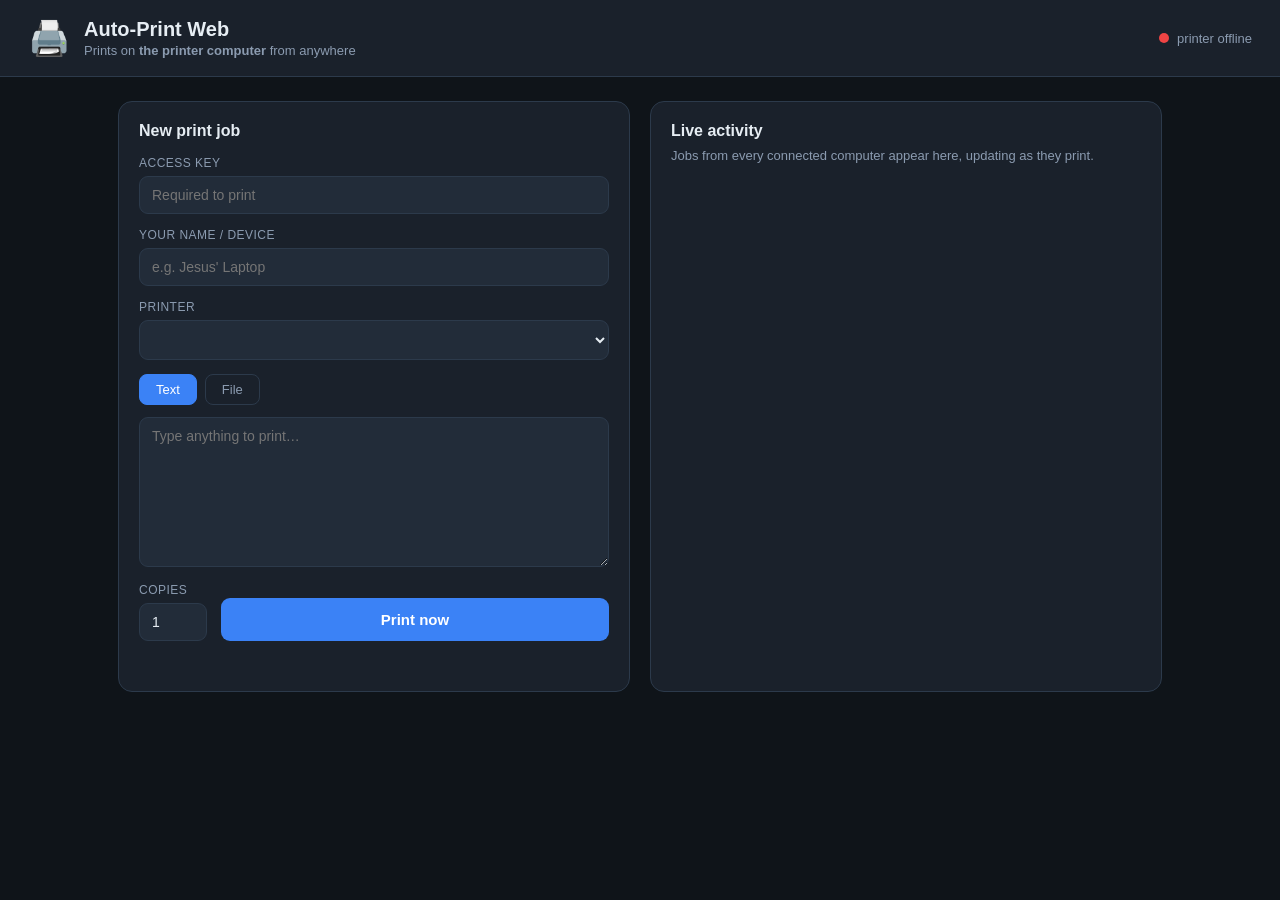
==== index.html @ dcb56dc9 "Auto-Print Web: Vercel relay + local print agent" ====
<!DOCTYPE html>
<html lang="en">
<head>
  <meta charset="UTF-8" />
  <meta name="viewport" content="width=device-width, initial-scale=1.0" />
  <title>Auto-Print Web</title>
  <link rel="stylesheet" href="/style.css" />
</head>
<body>
  <header class="topbar">
    <div class="brand">
      <span class="logo">🖨️</span>
      <div>
        <h1>Auto-Print Web</h1>
        <p class="sub">Prints on <strong id="hostName">the printer computer</strong> from anywhere</p>
      </div>
    </div>
    <div class="conn">
      <span id="dot" class="dot off"></span>
      <span id="connText">checking…</span>
    </div>
  </header>

  <main class="layout">
    <section class="card sender">
      <h2>New print job</h2>

      <label class="field">
        <span>Access key</span>
        <input id="key" type="password" placeholder="Required to print" autocomplete="off" />
      </label>

      <label class="field">
        <span>Your name / device</span>
        <input id="device" type="text" placeholder="e.g. Jesus' Laptop" />
      </label>

      <label class="field">
        <span>Printer</span>
        <select id="printer"></select>
      </label>

      <div class="tabs">
        <button class="tab active" data-tab="text">Text</button>
        <button class="tab" data-tab="file">File</button>
      </div>

      <div id="tab-text" class="tabpane active">
        <textarea id="text" rows="8" placeholder="Type anything to print…"></textarea>
      </div>

      <div id="tab-file" class="tabpane">
        <label id="drop" class="drop">
          <input id="file" type="file"
            accept=".pdf,.txt,.png,.jpg,.jpeg,.gif,.bmp,.doc,.docx,.rtf,.odt,.ps" />
          <span id="dropText">Click to choose a file or drop it here (max 3 MB)</span>
        </label>
      </div>

      <div class="row">
        <label class="field small">
          <span>Copies</span>
          <input id="copies" type="number" min="1" max="50" value="1" />
        </label>
        <button id="send" class="primary">Print now</button>
      </div>

      <p id="msg" class="msg"></p>
    </section>

    <section class="card feed">
      <h2>Live activity</h2>
      <p class="hint">Jobs from every connected computer appear here, updating as they print.</p>
      <ul id="jobs" class="jobs"></ul>
    </section>
  </main>

  <script src="/app.js"></script>
</body>
</html>
---- style.css ----
:root {
  --bg: #0f1419;
  --panel: #1a212b;
  --panel-2: #222c39;
  --border: #2c3a4b;
  --text: #e6edf3;
  --muted: #8b9bb0;
  --accent: #3b82f6;
  --accent-h: #2f6fe0;
  --ok: #22c55e;
  --err: #ef4444;
  --pending: #f59e0b;
}

* { box-sizing: border-box; }

body {
  margin: 0;
  font-family: -apple-system, BlinkMacSystemFont, "Segoe UI", Roboto, Helvetica, Arial, sans-serif;
  background: var(--bg);
  color: var(--text);
  min-height: 100vh;
}

.topbar {
  display: flex;
  align-items: center;
  justify-content: space-between;
  padding: 18px 28px;
  background: var(--panel);
  border-bottom: 1px solid var(--border);
}

.brand { display: flex; align-items: center; gap: 14px; }
.logo { font-size: 34px; }
.brand h1 { margin: 0; font-size: 20px; }
.sub { margin: 2px 0 0; color: var(--muted); font-size: 13px; }

.conn { display: flex; align-items: center; gap: 8px; font-size: 13px; color: var(--muted); }
.dot { width: 10px; height: 10px; border-radius: 50%; background: var(--muted); }
.dot.on { background: var(--ok); box-shadow: 0 0 8px var(--ok); }
.dot.off { background: var(--err); }

.layout {
  display: grid;
  grid-template-columns: 1fr 1fr;
  gap: 20px;
  padding: 24px 28px;
  max-width: 1100px;
  margin: 0 auto;
}
@media (max-width: 820px) { .layout { grid-template-columns: 1fr; } }

.card {
  background: var(--panel);
  border: 1px solid var(--border);
  border-radius: 14px;
  padding: 20px;
}
.card h2 { margin: 0 0 16px; font-size: 16px; }

.field { display: flex; flex-direction: column; gap: 6px; margin-bottom: 14px; }
.field span { font-size: 12px; color: var(--muted); text-transform: uppercase; letter-spacing: .04em; }
.field.small { max-width: 110px; }

input, select, textarea {
  background: var(--panel-2);
  border: 1px solid var(--border);
  color: var(--text);
  border-radius: 9px;
  padding: 10px 12px;
  font-size: 14px;
  font-family: inherit;
  outline: none;
}
input:focus, select:focus, textarea:focus { border-color: var(--accent); }
textarea { resize: vertical; width: 100%; }

.tabs { display: flex; gap: 8px; margin-bottom: 12px; }
.tab {
  background: transparent;
  border: 1px solid var(--border);
  color: var(--muted);
  padding: 7px 16px;
  border-radius: 8px;
  cursor: pointer;
  font-size: 13px;
}
.tab.active { background: var(--accent); border-color: var(--accent); color: white; }

.tabpane { display: none; }
.tabpane.active { display: block; }

.drop {
  display: flex;
  align-items: center;
  justify-content: center;
  text-align: center;
  border: 2px dashed var(--border);
  border-radius: 10px;
  padding: 32px 16px;
  cursor: pointer;
  color: var(--muted);
  position: relative;
}
.drop.hover { border-color: var(--accent); color: var(--text); }
.drop input { position: absolute; inset: 0; opacity: 0; cursor: pointer; }

.row { display: flex; align-items: flex-end; gap: 14px; margin-top: 12px; }
.row .field { margin-bottom: 0; }

.primary {
  flex: 1;
  background: var(--accent);
  color: white;
  border: none;
  border-radius: 9px;
  padding: 13px 18px;
  font-size: 15px;
  font-weight: 600;
  cursor: pointer;
}
.primary:hover { background: var(--accent-h); }
.primary:disabled { opacity: .55; cursor: default; }

.msg { min-height: 18px; margin: 12px 0 0; font-size: 13px; }
.msg.ok { color: var(--ok); }
.msg.err { color: var(--err); }

.hint { color: var(--muted); font-size: 13px; margin: -8px 0 14px; }

.jobs { list-style: none; margin: 0; padding: 0; display: flex; flex-direction: column; gap: 10px; max-height: 460px; overflow-y: auto; }
.job {
  background: var(--panel-2);
  border: 1px solid var(--border);
  border-left: 4px solid var(--muted);
  border-radius: 9px;
  padding: 11px 13px;
}
.job.printed { border-left-color: var(--ok); }
.job.error { border-left-color: var(--err); }
.job.pending { border-left-color: var(--pending); }
.job .line1 { display: flex; justify-content: space-between; gap: 10px; font-size: 14px; }
.job .name { font-weight: 600; overflow: hidden; text-overflow: ellipsis; white-space: nowrap; }
.job .status { font-size: 11px; text-transform: uppercase; letter-spacing: .05em; }
.job.printed .status { color: var(--ok); }
.job.error .status { color: var(--err); }
.job.pending .status { color: var(--pending); }
.job .line2 { font-size: 12px; color: var(--muted); margin-top: 4px; }
.empty { color: var(--muted); font-size: 13px; text-align: center; padding: 24px 0; }
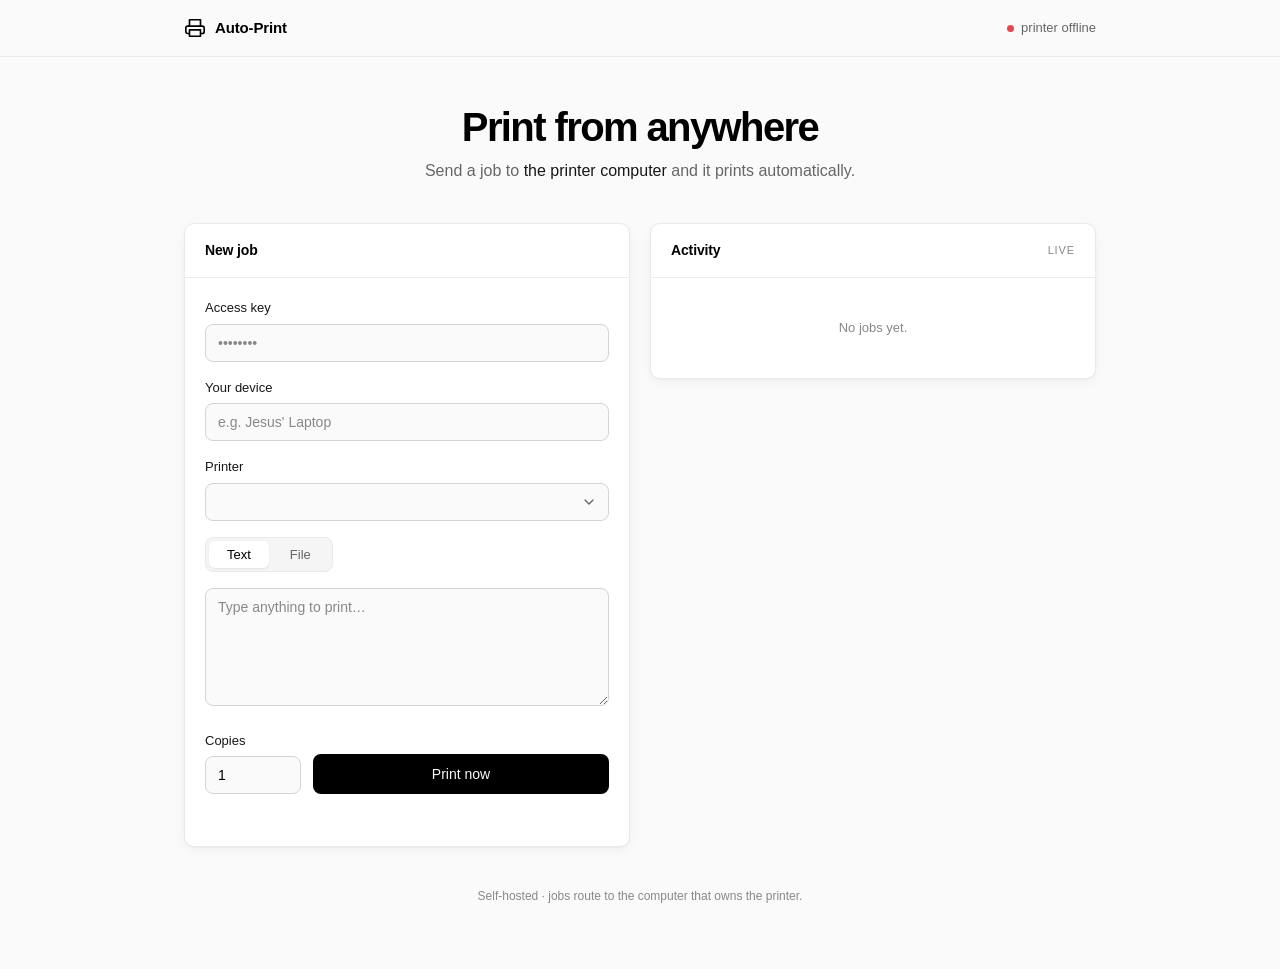
==== commit 61825e93: "Redesign UI with clean Vercel-style aesthetic" ====
--- a/index.html
+++ b/index.html
@@ -3,76 +3,113 @@
 <head>
   <meta charset="UTF-8" />
   <meta name="viewport" content="width=device-width, initial-scale=1.0" />
-  <title>Auto-Print Web</title>
+  <meta name="theme-color" content="#000000" />
+  <title>Auto-Print</title>
   <link rel="stylesheet" href="/style.css" />
 </head>
 <body>
-  <header class="topbar">
-    <div class="brand">
-      <span class="logo">🖨️</span>
-      <div>
-        <h1>Auto-Print Web</h1>
-        <p class="sub">Prints on <strong id="hostName">the printer computer</strong> from anywhere</p>
+  <header class="nav">
+    <div class="nav-inner">
+      <div class="brand">
+        <svg class="mark" width="22" height="22" viewBox="0 0 24 24" fill="none" aria-hidden="true">
+          <path d="M6 9V3h12v6M6 18H4a2 2 0 0 1-2-2v-4a2 2 0 0 1 2-2h16a2 2 0 0 1 2 2v4a2 2 0 0 1-2 2h-2M6 14h12v7H6z"
+            stroke="currentColor" stroke-width="1.8" stroke-linecap="round" stroke-linejoin="round"/>
+        </svg>
+        <span>Auto-Print</span>
       </div>
-    </div>
-    <div class="conn">
-      <span id="dot" class="dot off"></span>
-      <span id="connText">checking…</span>
+      <div class="status" id="status">
+        <span id="dot" class="dot"></span>
+        <span id="connText">checking…</span>
+      </div>
     </div>
   </header>
 
-  <main class="layout">
-    <section class="card sender">
-      <h2>New print job</h2>
+  <main class="wrap">
+    <div class="hero">
+      <h1>Print from anywhere</h1>
+      <p>Send a job to <span id="hostName">the printer computer</span> and it prints automatically.</p>
+    </div>
 
-      <label class="field">
-        <span>Access key</span>
-        <input id="key" type="password" placeholder="Required to print" autocomplete="off" />
-      </label>
+    <div class="grid">
+      <!-- Compose -->
+      <section class="card">
+        <div class="card-head">
+          <h2>New job</h2>
+        </div>
+        <div class="card-body">
+          <div class="field">
+            <label for="key">Access key</label>
+            <input id="key" type="password" placeholder="••••••••" autocomplete="off" />
+          </div>
 
-      <label class="field">
-        <span>Your name / device</span>
-        <input id="device" type="text" placeholder="e.g. Jesus' Laptop" />
-      </label>
+          <div class="field">
+            <label for="device">Your device</label>
+            <input id="device" type="text" placeholder="e.g. Jesus' Laptop" />
+          </div>
 
-      <label class="field">
-        <span>Printer</span>
-        <select id="printer"></select>
-      </label>
+          <div class="field">
+            <label for="printer">Printer</label>
+            <div class="select-wrap">
+              <select id="printer"></select>
+              <svg class="chev" width="16" height="16" viewBox="0 0 24 24" fill="none" aria-hidden="true">
+                <path d="M6 9l6 6 6-6" stroke="currentColor" stroke-width="2" stroke-linecap="round" stroke-linejoin="round"/>
+              </svg>
+            </div>
+          </div>
 
-      <div class="tabs">
-        <button class="tab active" data-tab="text">Text</button>
-        <button class="tab" data-tab="file">File</button>
-      </div>
+          <div class="seg" role="tablist">
+            <button class="seg-btn active" data-tab="text" role="tab">Text</button>
+            <button class="seg-btn" data-tab="file" role="tab">File</button>
+          </div>
 
-      <div id="tab-text" class="tabpane active">
-        <textarea id="text" rows="8" placeholder="Type anything to print…"></textarea>
-      </div>
+          <div id="tab-text" class="tabpane active">
+            <div class="field">
+              <textarea id="text" rows="6" placeholder="Type anything to print…"></textarea>
+            </div>
+          </div>
 
-      <div id="tab-file" class="tabpane">
-        <label id="drop" class="drop">
-          <input id="file" type="file"
-            accept=".pdf,.txt,.png,.jpg,.jpeg,.gif,.bmp,.doc,.docx,.rtf,.odt,.ps" />
-          <span id="dropText">Click to choose a file or drop it here (max 3 MB)</span>
-        </label>
-      </div>
+          <div id="tab-file" class="tabpane">
+            <label id="drop" class="drop">
+              <input id="file" type="file"
+                accept=".pdf,.txt,.png,.jpg,.jpeg,.gif,.bmp,.doc,.docx,.rtf,.odt,.ps" />
+              <svg width="22" height="22" viewBox="0 0 24 24" fill="none" aria-hidden="true">
+                <path d="M12 16V4m0 0L8 8m4-4l4 4M4 16v2a2 2 0 0 0 2 2h12a2 2 0 0 0 2-2v-2"
+                  stroke="currentColor" stroke-width="1.8" stroke-linecap="round" stroke-linejoin="round"/>
+              </svg>
+              <span id="dropText">Choose a file or drop it here</span>
+              <small>Max 3 MB · PDF, images, docs</small>
+            </label>
+          </div>
 
-      <div class="row">
-        <label class="field small">
-          <span>Copies</span>
-          <input id="copies" type="number" min="1" max="50" value="1" />
-        </label>
-        <button id="send" class="primary">Print now</button>
-      </div>
+          <div class="actions">
+            <div class="field copies">
+              <label for="copies">Copies</label>
+              <input id="copies" type="number" min="1" max="50" value="1" />
+            </div>
+            <button id="send" class="btn-primary">Print now</button>
+          </div>
 
-      <p id="msg" class="msg"></p>
-    </section>
+          <p id="msg" class="msg"></p>
+        </div>
+      </section>
 
-    <section class="card feed">
-      <h2>Live activity</h2>
-      <p class="hint">Jobs from every connected computer appear here, updating as they print.</p>
-      <ul id="jobs" class="jobs"></ul>
-    </section>
+      <!-- Activity -->
+      <section class="card">
+        <div class="card-head">
+          <h2>Activity</h2>
+          <span class="muted-sm">live</span>
+        </div>
+        <div class="card-body no-pad">
+          <ul id="jobs" class="jobs">
+            <li class="empty">No jobs yet.</li>
+          </ul>
+        </div>
+      </section>
+    </div>
+
+    <footer class="foot">
+      Self-hosted · jobs route to the computer that owns the printer.
+    </footer>
   </main>
 
   <script src="/app.js"></script>
--- a/style.css
+++ b/style.css
@@ -1,150 +1,368 @@
+/* Auto-Print — clean, Vercel-inspired UI */
+
 :root {
-  --bg: #0f1419;
-  --panel: #1a212b;
-  --panel-2: #222c39;
-  --border: #2c3a4b;
-  --text: #e6edf3;
-  --muted: #8b9bb0;
-  --accent: #3b82f6;
-  --accent-h: #2f6fe0;
-  --ok: #22c55e;
-  --err: #ef4444;
-  --pending: #f59e0b;
+  --bg: #fafafa;
+  --fg: #000000;
+  --fg-2: #171717;
+  --muted: #666666;
+  --muted-2: #888888;
+  --border: #eaeaea;
+  --border-strong: #d4d4d4;
+  --card: #ffffff;
+  --hover: #f5f5f5;
+  --accent: #0070f3;
+  --ok: #0070f3;
+  --ok-bg: #e8f1ff;
+  --success: #16a34a;
+  --error: #e5484d;
+  --error-bg: #fff0f0;
+  --warn: #f5a623;
+  --radius: 10px;
+  --radius-sm: 8px;
+  --shadow: 0 1px 2px rgba(0,0,0,.04), 0 4px 12px rgba(0,0,0,.04);
+  --font: -apple-system, BlinkMacSystemFont, "Inter", "Segoe UI", Roboto, Helvetica, Arial, sans-serif;
+  --mono: ui-monospace, SFMono-Regular, "SF Mono", Menlo, Consolas, monospace;
+}
+
+@media (prefers-color-scheme: dark) {
+  :root {
+    --bg: #000000;
+    --fg: #ffffff;
+    --fg-2: #ededed;
+    --muted: #a1a1a1;
+    --muted-2: #7d7d7d;
+    --border: #1f1f1f;
+    --border-strong: #333333;
+    --card: #0a0a0a;
+    --hover: #161616;
+    --ok-bg: #0a1a33;
+    --error-bg: #2a1011;
+    --shadow: 0 1px 2px rgba(0,0,0,.4), 0 4px 16px rgba(0,0,0,.3);
+  }
 }
 
 * { box-sizing: border-box; }
 
+html, body {
+  margin: 0;
+  padding: 0;
+}
+
 body {
+  font-family: var(--font);
+  background: var(--bg);
+  color: var(--fg);
+  -webkit-font-smoothing: antialiased;
+  text-rendering: optimizeLegibility;
+  line-height: 1.5;
+}
+
+/* ---------- Nav ---------- */
+.nav {
+  position: sticky;
+  top: 0;
+  z-index: 10;
+  background: color-mix(in srgb, var(--bg) 80%, transparent);
+  backdrop-filter: saturate(180%) blur(12px);
+  border-bottom: 1px solid var(--border);
+}
+.nav-inner {
+  max-width: 960px;
+  margin: 0 auto;
+  height: 56px;
+  padding: 0 24px;
+  display: flex;
+  align-items: center;
+  justify-content: space-between;
+}
+.brand {
+  display: flex;
+  align-items: center;
+  gap: 9px;
+  font-weight: 600;
+  font-size: 15px;
+  letter-spacing: -0.01em;
+}
+.brand .mark { color: var(--fg); }
+
+.status {
+  display: flex;
+  align-items: center;
+  gap: 7px;
+  font-size: 13px;
+  color: var(--muted);
+}
+.dot {
+  width: 7px;
+  height: 7px;
+  border-radius: 50%;
+  background: var(--muted-2);
+  transition: background .2s, box-shadow .2s;
+}
+.dot.on { background: var(--success); box-shadow: 0 0 0 3px color-mix(in srgb, var(--success) 18%, transparent); }
+.dot.off { background: var(--error); }
+
+/* ---------- Layout ---------- */
+.wrap {
+  max-width: 960px;
+  margin: 0 auto;
+  padding: 48px 24px 64px;
+}
+.hero {
+  text-align: center;
+  margin-bottom: 40px;
+}
+.hero h1 {
+  margin: 0 0 10px;
+  font-size: 40px;
+  line-height: 1.1;
+  letter-spacing: -0.04em;
+  font-weight: 700;
+}
+.hero p {
   margin: 0;
-  font-family: -apple-system, BlinkMacSystemFont, "Segoe UI", Roboto, Helvetica, Arial, sans-serif;
-  background: var(--bg);
-  color: var(--text);
-  min-height: 100vh;
-}
-
-.topbar {
-  display: flex;
-  align-items: center;
-  justify-content: space-between;
-  padding: 18px 28px;
-  background: var(--panel);
-  border-bottom: 1px solid var(--border);
-}
-
-.brand { display: flex; align-items: center; gap: 14px; }
-.logo { font-size: 34px; }
-.brand h1 { margin: 0; font-size: 20px; }
-.sub { margin: 2px 0 0; color: var(--muted); font-size: 13px; }
-
-.conn { display: flex; align-items: center; gap: 8px; font-size: 13px; color: var(--muted); }
-.dot { width: 10px; height: 10px; border-radius: 50%; background: var(--muted); }
-.dot.on { background: var(--ok); box-shadow: 0 0 8px var(--ok); }
-.dot.off { background: var(--err); }
-
-.layout {
+  color: var(--muted);
+  font-size: 16px;
+}
+.hero p span { color: var(--fg-2); font-weight: 500; }
+
+.grid {
   display: grid;
   grid-template-columns: 1fr 1fr;
   gap: 20px;
-  padding: 24px 28px;
-  max-width: 1100px;
-  margin: 0 auto;
-}
-@media (max-width: 820px) { .layout { grid-template-columns: 1fr; } }
-
+  align-items: start;
+}
+@media (max-width: 760px) {
+  .grid { grid-template-columns: 1fr; }
+  .hero h1 { font-size: 32px; }
+}
+
+/* ---------- Card ---------- */
 .card {
-  background: var(--panel);
+  background: var(--card);
   border: 1px solid var(--border);
-  border-radius: 14px;
-  padding: 20px;
-}
-.card h2 { margin: 0 0 16px; font-size: 16px; }
-
-.field { display: flex; flex-direction: column; gap: 6px; margin-bottom: 14px; }
-.field span { font-size: 12px; color: var(--muted); text-transform: uppercase; letter-spacing: .04em; }
-.field.small { max-width: 110px; }
+  border-radius: var(--radius);
+  box-shadow: var(--shadow);
+  overflow: hidden;
+}
+.card-head {
+  display: flex;
+  align-items: center;
+  justify-content: space-between;
+  padding: 16px 20px;
+  border-bottom: 1px solid var(--border);
+}
+.card-head h2 {
+  margin: 0;
+  font-size: 14px;
+  font-weight: 600;
+  letter-spacing: -0.01em;
+}
+.muted-sm {
+  font-size: 11px;
+  text-transform: uppercase;
+  letter-spacing: .08em;
+  color: var(--muted-2);
+}
+.card-body { padding: 20px; }
+.card-body.no-pad { padding: 0; }
+
+/* ---------- Fields ---------- */
+.field { margin-bottom: 16px; }
+.field:last-child { margin-bottom: 0; }
+.field label {
+  display: block;
+  font-size: 13px;
+  font-weight: 500;
+  color: var(--fg-2);
+  margin-bottom: 6px;
+}
 
 input, select, textarea {
-  background: var(--panel-2);
+  width: 100%;
+  font-family: var(--font);
+  font-size: 14px;
+  color: var(--fg);
+  background: var(--bg);
+  border: 1px solid var(--border-strong);
+  border-radius: var(--radius-sm);
+  padding: 10px 12px;
+  outline: none;
+  transition: border-color .15s, box-shadow .15s;
+}
+input::placeholder, textarea::placeholder { color: var(--muted-2); }
+input:focus, select:focus, textarea:focus {
+  border-color: var(--fg);
+  box-shadow: 0 0 0 3px color-mix(in srgb, var(--fg) 12%, transparent);
+}
+textarea { resize: vertical; min-height: 96px; }
+
+.select-wrap { position: relative; }
+.select-wrap select {
+  appearance: none;
+  -webkit-appearance: none;
+  padding-right: 36px;
+  cursor: pointer;
+}
+.select-wrap .chev {
+  position: absolute;
+  right: 12px;
+  top: 50%;
+  transform: translateY(-50%);
+  color: var(--muted);
+  pointer-events: none;
+}
+select optgroup { font-weight: 600; color: var(--fg); }
+select option { font-weight: 400; }
+
+/* ---------- Segmented control ---------- */
+.seg {
+  display: inline-flex;
+  background: var(--hover);
   border: 1px solid var(--border);
-  color: var(--text);
-  border-radius: 9px;
-  padding: 10px 12px;
-  font-size: 14px;
-  font-family: inherit;
-  outline: none;
-}
-input:focus, select:focus, textarea:focus { border-color: var(--accent); }
-textarea { resize: vertical; width: 100%; }
-
-.tabs { display: flex; gap: 8px; margin-bottom: 12px; }
-.tab {
+  border-radius: var(--radius-sm);
+  padding: 3px;
+  gap: 3px;
+  margin-bottom: 16px;
+}
+.seg-btn {
+  border: none;
   background: transparent;
-  border: 1px solid var(--border);
-  color: var(--muted);
-  padding: 7px 16px;
-  border-radius: 8px;
+  color: var(--muted);
+  font-family: var(--font);
+  font-size: 13px;
+  font-weight: 500;
+  padding: 6px 18px;
+  border-radius: 6px;
   cursor: pointer;
-  font-size: 13px;
-}
-.tab.active { background: var(--accent); border-color: var(--accent); color: white; }
+  transition: background .15s, color .15s;
+}
+.seg-btn.active {
+  background: var(--card);
+  color: var(--fg);
+  box-shadow: 0 1px 2px rgba(0,0,0,.08);
+}
 
 .tabpane { display: none; }
 .tabpane.active { display: block; }
 
+/* ---------- Dropzone ---------- */
 .drop {
   display: flex;
+  flex-direction: column;
   align-items: center;
   justify-content: center;
+  gap: 8px;
   text-align: center;
-  border: 2px dashed var(--border);
-  border-radius: 10px;
-  padding: 32px 16px;
+  border: 1.5px dashed var(--border-strong);
+  border-radius: var(--radius-sm);
+  padding: 28px 16px;
   cursor: pointer;
   color: var(--muted);
   position: relative;
-}
-.drop.hover { border-color: var(--accent); color: var(--text); }
+  transition: border-color .15s, background .15s, color .15s;
+}
+.drop svg { color: var(--muted-2); }
+.drop small { font-size: 12px; color: var(--muted-2); }
+.drop.hover {
+  border-color: var(--fg);
+  background: var(--hover);
+  color: var(--fg);
+}
 .drop input { position: absolute; inset: 0; opacity: 0; cursor: pointer; }
 
-.row { display: flex; align-items: flex-end; gap: 14px; margin-top: 12px; }
-.row .field { margin-bottom: 0; }
-
-.primary {
+/* ---------- Actions ---------- */
+.actions {
+  display: flex;
+  align-items: flex-end;
+  gap: 12px;
+  margin-top: 18px;
+}
+.actions .copies { margin-bottom: 0; width: 96px; flex: 0 0 auto; }
+.btn-primary {
   flex: 1;
-  background: var(--accent);
-  color: white;
+  height: 40px;
   border: none;
-  border-radius: 9px;
-  padding: 13px 18px;
-  font-size: 15px;
-  font-weight: 600;
+  border-radius: var(--radius-sm);
+  background: var(--fg);
+  color: var(--bg);
+  font-family: var(--font);
+  font-size: 14px;
+  font-weight: 500;
   cursor: pointer;
-}
-.primary:hover { background: var(--accent-h); }
-.primary:disabled { opacity: .55; cursor: default; }
-
-.msg { min-height: 18px; margin: 12px 0 0; font-size: 13px; }
-.msg.ok { color: var(--ok); }
-.msg.err { color: var(--err); }
-
-.hint { color: var(--muted); font-size: 13px; margin: -8px 0 14px; }
-
-.jobs { list-style: none; margin: 0; padding: 0; display: flex; flex-direction: column; gap: 10px; max-height: 460px; overflow-y: auto; }
+  transition: opacity .15s, transform .05s;
+}
+.btn-primary:hover { opacity: .85; }
+.btn-primary:active { transform: translateY(1px); }
+.btn-primary:disabled { opacity: .5; cursor: default; }
+
+.msg {
+  min-height: 18px;
+  margin: 14px 0 0;
+  font-size: 13px;
+  color: var(--muted);
+}
+.msg.ok { color: var(--success); }
+.msg.err { color: var(--error); }
+
+/* ---------- Activity feed ---------- */
+.jobs {
+  list-style: none;
+  margin: 0;
+  padding: 0;
+  max-height: 520px;
+  overflow-y: auto;
+}
 .job {
-  background: var(--panel-2);
-  border: 1px solid var(--border);
-  border-left: 4px solid var(--muted);
-  border-radius: 9px;
-  padding: 11px 13px;
-}
-.job.printed { border-left-color: var(--ok); }
-.job.error { border-left-color: var(--err); }
-.job.pending { border-left-color: var(--pending); }
-.job .line1 { display: flex; justify-content: space-between; gap: 10px; font-size: 14px; }
-.job .name { font-weight: 600; overflow: hidden; text-overflow: ellipsis; white-space: nowrap; }
-.job .status { font-size: 11px; text-transform: uppercase; letter-spacing: .05em; }
-.job.printed .status { color: var(--ok); }
-.job.error .status { color: var(--err); }
-.job.pending .status { color: var(--pending); }
-.job .line2 { font-size: 12px; color: var(--muted); margin-top: 4px; }
-.empty { color: var(--muted); font-size: 13px; text-align: center; padding: 24px 0; }
+  padding: 14px 20px;
+  border-bottom: 1px solid var(--border);
+  display: flex;
+  flex-direction: column;
+  gap: 4px;
+}
+.job:last-child { border-bottom: none; }
+.job .line1 {
+  display: flex;
+  align-items: center;
+  justify-content: space-between;
+  gap: 10px;
+}
+.job .name {
+  font-size: 14px;
+  font-weight: 500;
+  color: var(--fg-2);
+  overflow: hidden;
+  text-overflow: ellipsis;
+  white-space: nowrap;
+}
+.job .line2 { font-size: 12px; color: var(--muted); }
+
+.badge {
+  flex: 0 0 auto;
+  font-size: 11px;
+  font-weight: 500;
+  padding: 2px 9px;
+  border-radius: 999px;
+  text-transform: lowercase;
+  letter-spacing: .01em;
+  border: 1px solid var(--border-strong);
+  color: var(--muted);
+}
+.job.printed .badge { color: var(--success); border-color: color-mix(in srgb, var(--success) 35%, transparent); background: color-mix(in srgb, var(--success) 10%, transparent); }
+.job.error .badge { color: var(--error); border-color: color-mix(in srgb, var(--error) 35%, transparent); background: var(--error-bg); }
+.job.queued .badge, .job.printing .badge { color: var(--accent); border-color: color-mix(in srgb, var(--accent) 35%, transparent); background: var(--ok-bg); }
+
+.empty {
+  padding: 40px 20px;
+  text-align: center;
+  color: var(--muted-2);
+  font-size: 13px;
+}
+
+/* ---------- Footer ---------- */
+.foot {
+  text-align: center;
+  margin-top: 40px;
+  font-size: 12px;
+  color: var(--muted-2);
+}
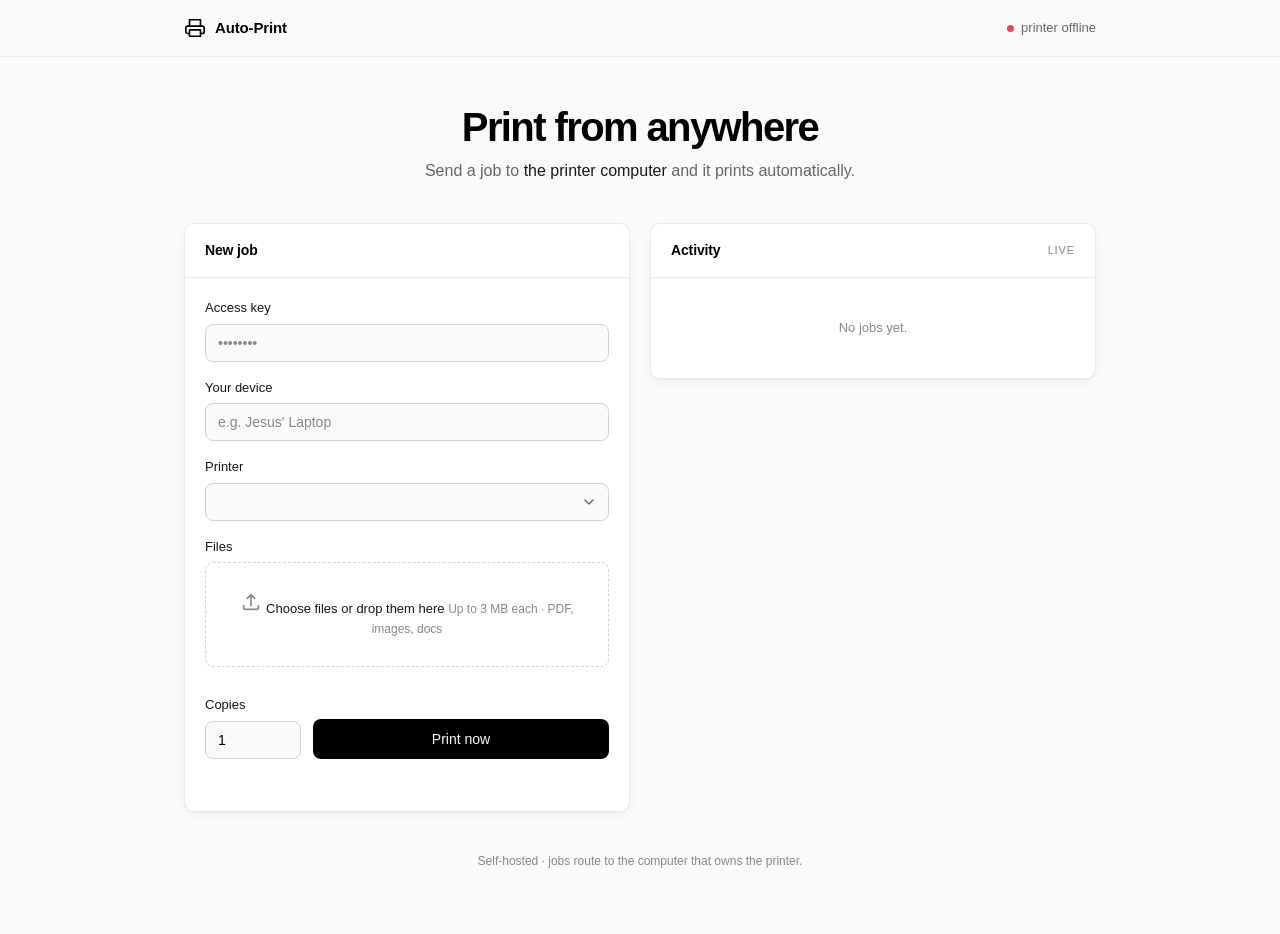
==== commit 26d0f4d4: "Switch to file-only uploads with multiple file support" ====
--- a/index.html
+++ b/index.html
@@ -57,28 +57,19 @@
             </div>
           </div>
 
-          <div class="seg" role="tablist">
-            <button class="seg-btn active" data-tab="text" role="tab">Text</button>
-            <button class="seg-btn" data-tab="file" role="tab">File</button>
-          </div>
-
-          <div id="tab-text" class="tabpane active">
-            <div class="field">
-              <textarea id="text" rows="6" placeholder="Type anything to print…"></textarea>
-            </div>
-          </div>
-
-          <div id="tab-file" class="tabpane">
+          <div class="field">
+            <label>Files</label>
             <label id="drop" class="drop">
-              <input id="file" type="file"
+              <input id="file" type="file" multiple
                 accept=".pdf,.txt,.png,.jpg,.jpeg,.gif,.bmp,.doc,.docx,.rtf,.odt,.ps" />
               <svg width="22" height="22" viewBox="0 0 24 24" fill="none" aria-hidden="true">
                 <path d="M12 16V4m0 0L8 8m4-4l4 4M4 16v2a2 2 0 0 0 2 2h12a2 2 0 0 0 2-2v-2"
                   stroke="currentColor" stroke-width="1.8" stroke-linecap="round" stroke-linejoin="round"/>
               </svg>
-              <span id="dropText">Choose a file or drop it here</span>
-              <small>Max 3 MB · PDF, images, docs</small>
+              <span id="dropText">Choose files or drop them here</span>
+              <small>Up to 3 MB each · PDF, images, docs</small>
             </label>
+            <ul id="fileList" class="file-list"></ul>
           </div>
 
           <div class="actions">
--- a/style.css
+++ b/style.css
@@ -215,36 +215,46 @@
 select optgroup { font-weight: 600; color: var(--fg); }
 select option { font-weight: 400; }
 
-/* ---------- Segmented control ---------- */
-.seg {
-  display: inline-flex;
-  background: var(--hover);
+/* ---------- File list ---------- */
+.file-list {
+  list-style: none;
+  margin: 10px 0 0;
+  padding: 0;
+  display: flex;
+  flex-direction: column;
+  gap: 6px;
+}
+.file-item {
+  display: flex;
+  align-items: center;
+  justify-content: space-between;
+  gap: 10px;
   border: 1px solid var(--border);
   border-radius: var(--radius-sm);
-  padding: 3px;
-  gap: 3px;
-  margin-bottom: 16px;
-}
-.seg-btn {
+  padding: 7px 10px;
+  font-size: 13px;
+  background: var(--card);
+}
+.file-item .file-meta {
+  overflow: hidden;
+  text-overflow: ellipsis;
+  white-space: nowrap;
+  color: var(--fg);
+}
+.file-item.over { border-color: #e5484d; }
+.file-item.over .file-meta { color: #e5484d; }
+.file-rm {
   border: none;
   background: transparent;
   color: var(--muted);
-  font-family: var(--font);
-  font-size: 13px;
-  font-weight: 500;
-  padding: 6px 18px;
+  font-size: 18px;
+  line-height: 1;
+  cursor: pointer;
+  padding: 0 4px;
   border-radius: 6px;
-  cursor: pointer;
-  transition: background .15s, color .15s;
-}
-.seg-btn.active {
-  background: var(--card);
-  color: var(--fg);
-  box-shadow: 0 1px 2px rgba(0,0,0,.08);
-}
-
-.tabpane { display: none; }
-.tabpane.active { display: block; }
+  transition: color .15s, background .15s;
+}
+.file-rm:hover { color: var(--fg); background: var(--hover); }
 
 /* ---------- Dropzone ---------- */
 .drop {
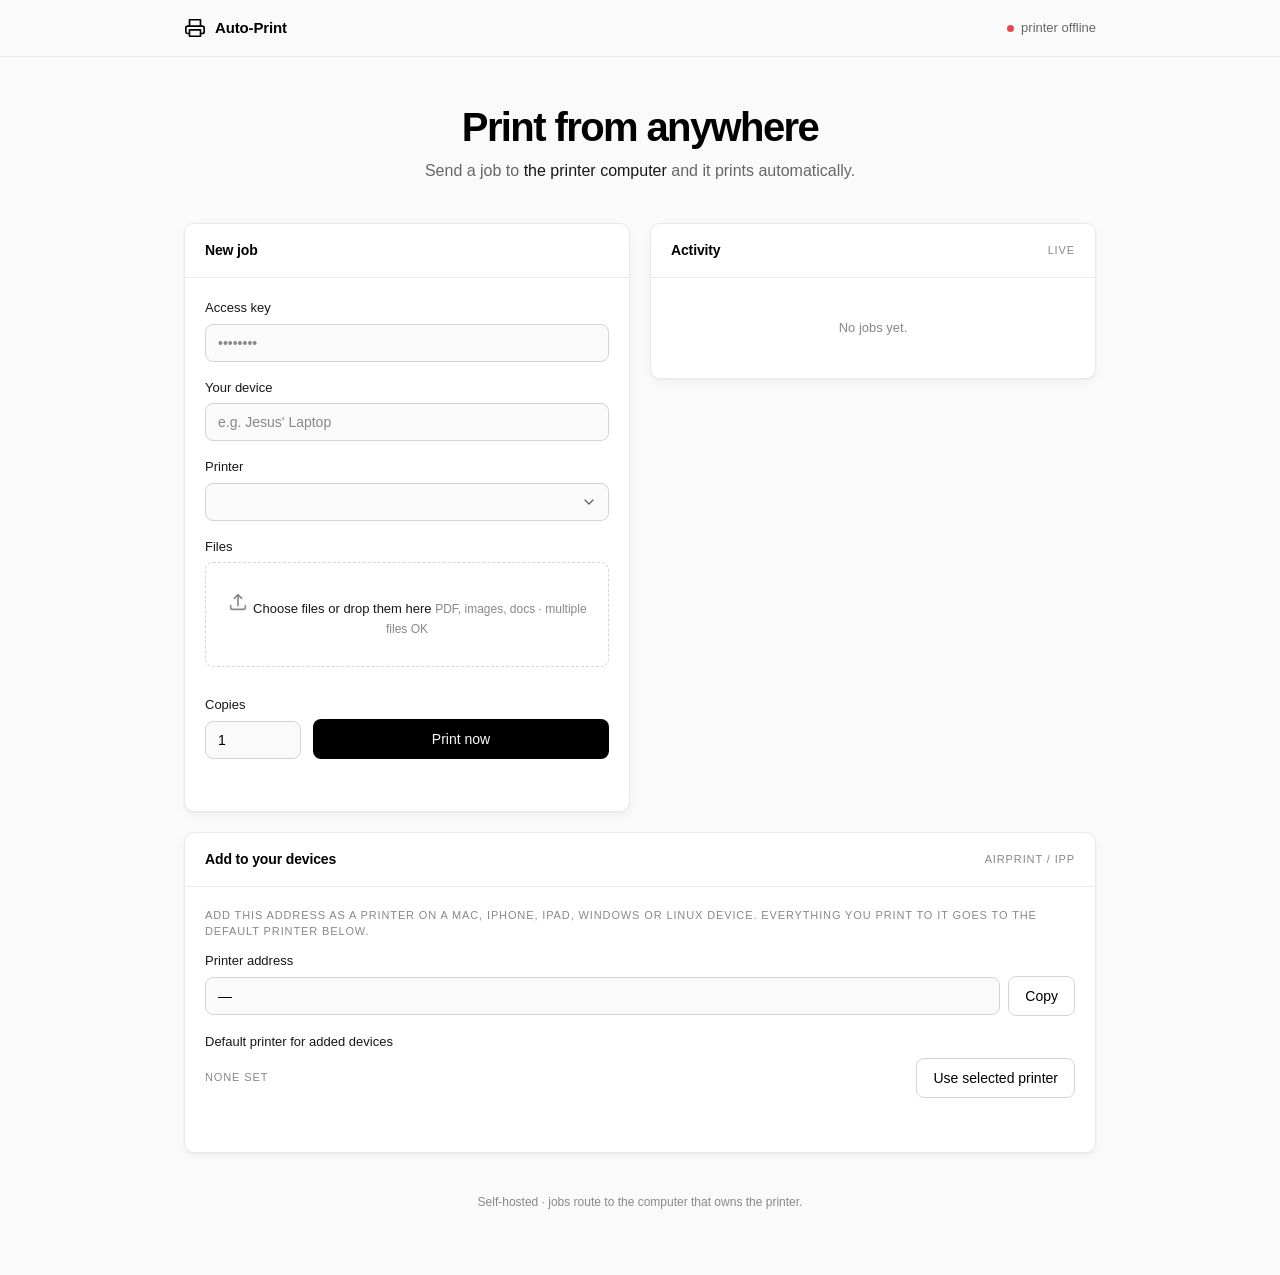
==== commit 4b8d42b0: "Add Render always-on server with public IPP/AirPrint endpoint - cloud_server.py: single always-on se" ====
--- a/index.html
+++ b/index.html
@@ -67,7 +67,7 @@
                   stroke="currentColor" stroke-width="1.8" stroke-linecap="round" stroke-linejoin="round"/>
               </svg>
               <span id="dropText">Choose files or drop them here</span>
-              <small>Up to 3 MB each · PDF, images, docs</small>
+              <small>PDF, images, docs · multiple files OK</small>
             </label>
             <ul id="fileList" class="file-list"></ul>
           </div>
@@ -96,6 +96,35 @@
           </ul>
         </div>
       </section>
+
+      <!-- Add to devices (AirPrint / IPP) -->
+      <section class="card span-2">
+        <div class="card-head">
+          <h2>Add to your devices</h2>
+          <span class="muted-sm">AirPrint / IPP</span>
+        </div>
+        <div class="card-body">
+          <p class="muted-sm" style="margin-top:0">
+            Add this address as a printer on a Mac, iPhone, iPad, Windows or Linux
+            device. Everything you print to it goes to the default printer below.
+          </p>
+          <div class="field">
+            <label for="ippUrl">Printer address</label>
+            <div class="copy-row">
+              <input id="ippUrl" type="text" readonly value="—" />
+              <button id="copyIpp" class="btn-secondary" type="button">Copy</button>
+            </div>
+          </div>
+          <div class="field">
+            <label>Default printer for added devices</label>
+            <div class="copy-row">
+              <span id="defaultRoute" class="muted-sm">none set</span>
+              <button id="setDefault" class="btn-secondary" type="button">Use selected printer</button>
+            </div>
+          </div>
+          <p id="ippMsg" class="msg"></p>
+        </div>
+      </section>
     </div>
 
     <footer class="foot">
--- a/style.css
+++ b/style.css
@@ -306,6 +306,36 @@
 .btn-primary:active { transform: translateY(1px); }
 .btn-primary:disabled { opacity: .5; cursor: default; }
 
+.btn-secondary {
+  height: 40px;
+  padding: 0 16px;
+  border: 1px solid var(--border-strong);
+  border-radius: var(--radius-sm);
+  background: var(--card);
+  color: var(--fg);
+  font-family: var(--font);
+  font-size: 14px;
+  font-weight: 500;
+  cursor: pointer;
+  white-space: nowrap;
+  transition: background .15s, transform .05s;
+}
+.btn-secondary:hover { background: var(--hover); }
+.btn-secondary:active { transform: translateY(1px); }
+
+.copy-row {
+  display: flex;
+  gap: 8px;
+  align-items: center;
+}
+.copy-row input { flex: 1; }
+.copy-row #defaultRoute { flex: 1; }
+
+.card.span-2 { grid-column: 1 / -1; }
+@media (max-width: 760px) {
+  .card.span-2 { grid-column: auto; }
+}
+
 .msg {
   min-height: 18px;
   margin: 14px 0 0;
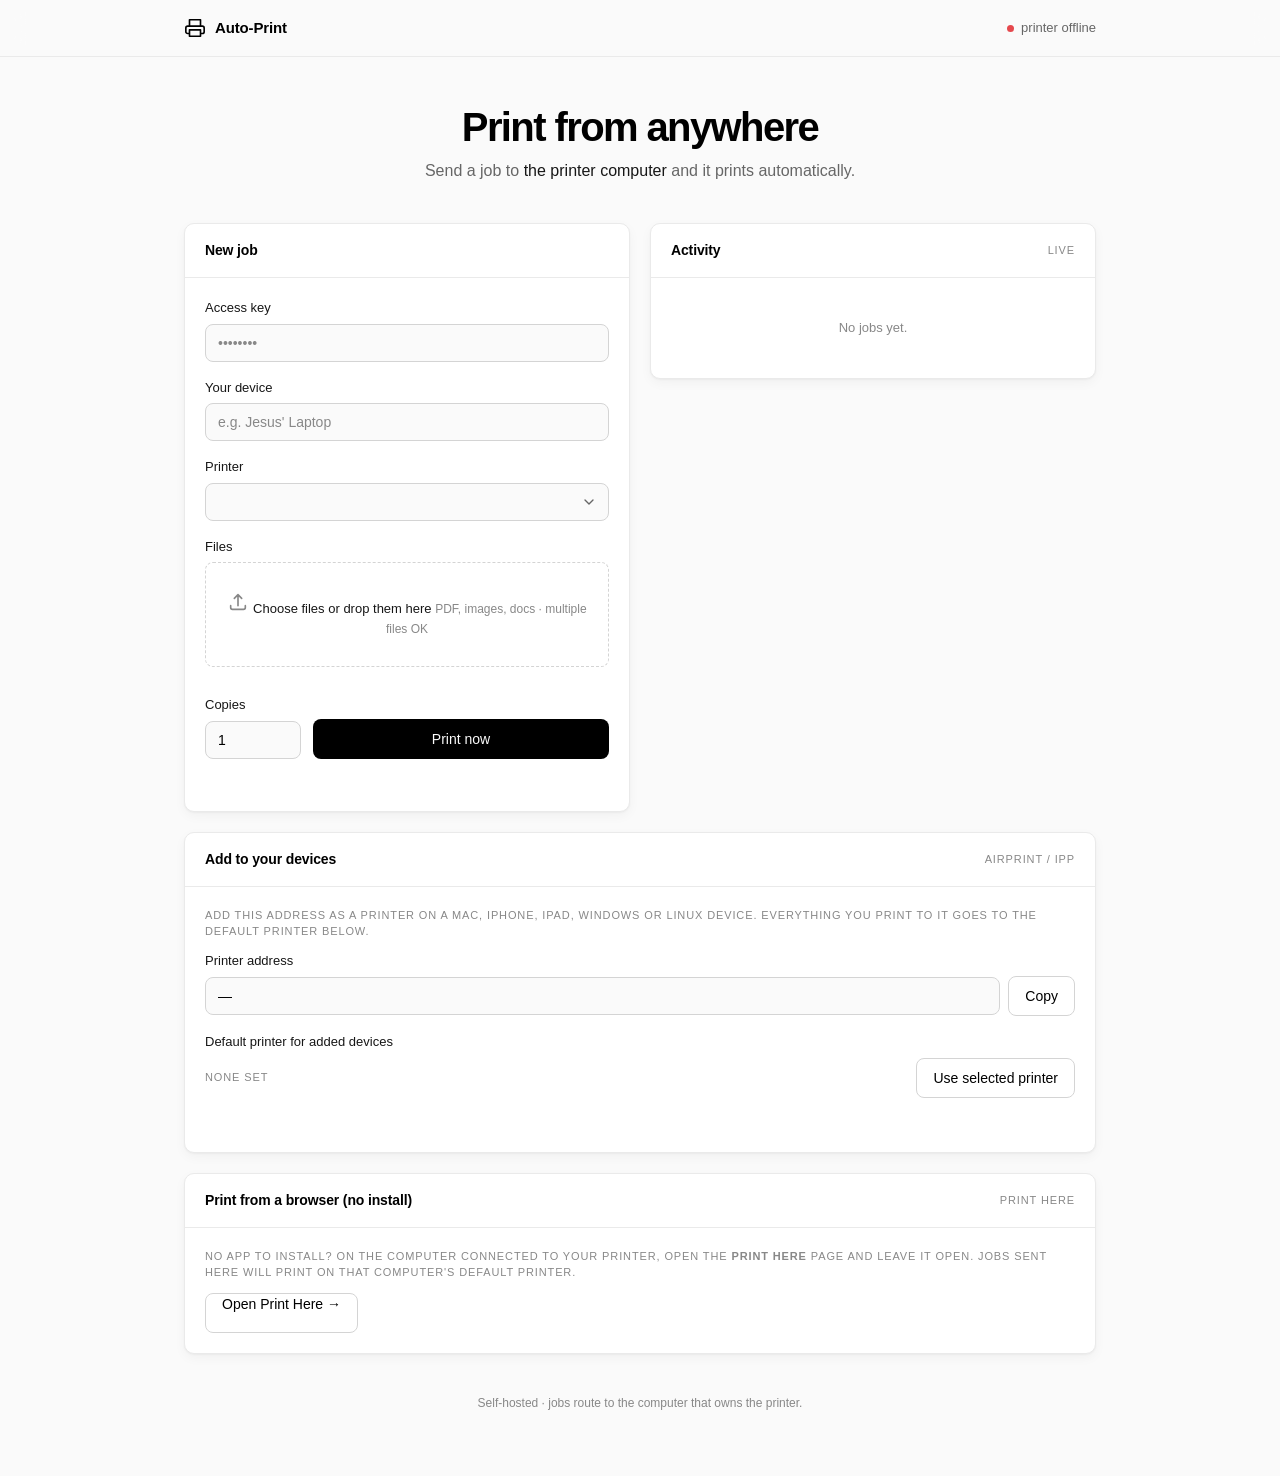
==== commit 3708a18d: "Add browser-only 'Print Here' receiver (kiosk-printing capable, no install)" ====
--- a/index.html
+++ b/index.html
@@ -125,7 +125,25 @@
           <p id="ippMsg" class="msg"></p>
         </div>
       </section>
+
+      <!-- Print Here: browser-only receiver -->
+      <section class="card span-2">
+        <div class="card-head">
+          <h2>Print from a browser (no install)</h2>
+          <span class="muted-sm">Print Here</span>
+        </div>
+        <div class="card-body">
+          <p class="muted-sm" style="margin-top:0">
+            No app to install? On the computer connected to your printer, open the
+            <strong>Print Here</strong> page and leave it open. Jobs sent here will
+            print on that computer's default printer.
+          </p>
+          <a href="/print-here" target="_blank" rel="noopener" class="btn-secondary"
+             style="display:inline-block;text-decoration:none">Open Print Here →</a>
+        </div>
+      </section>
     </div>
+
 
     <footer class="foot">
       Self-hosted · jobs route to the computer that owns the printer.
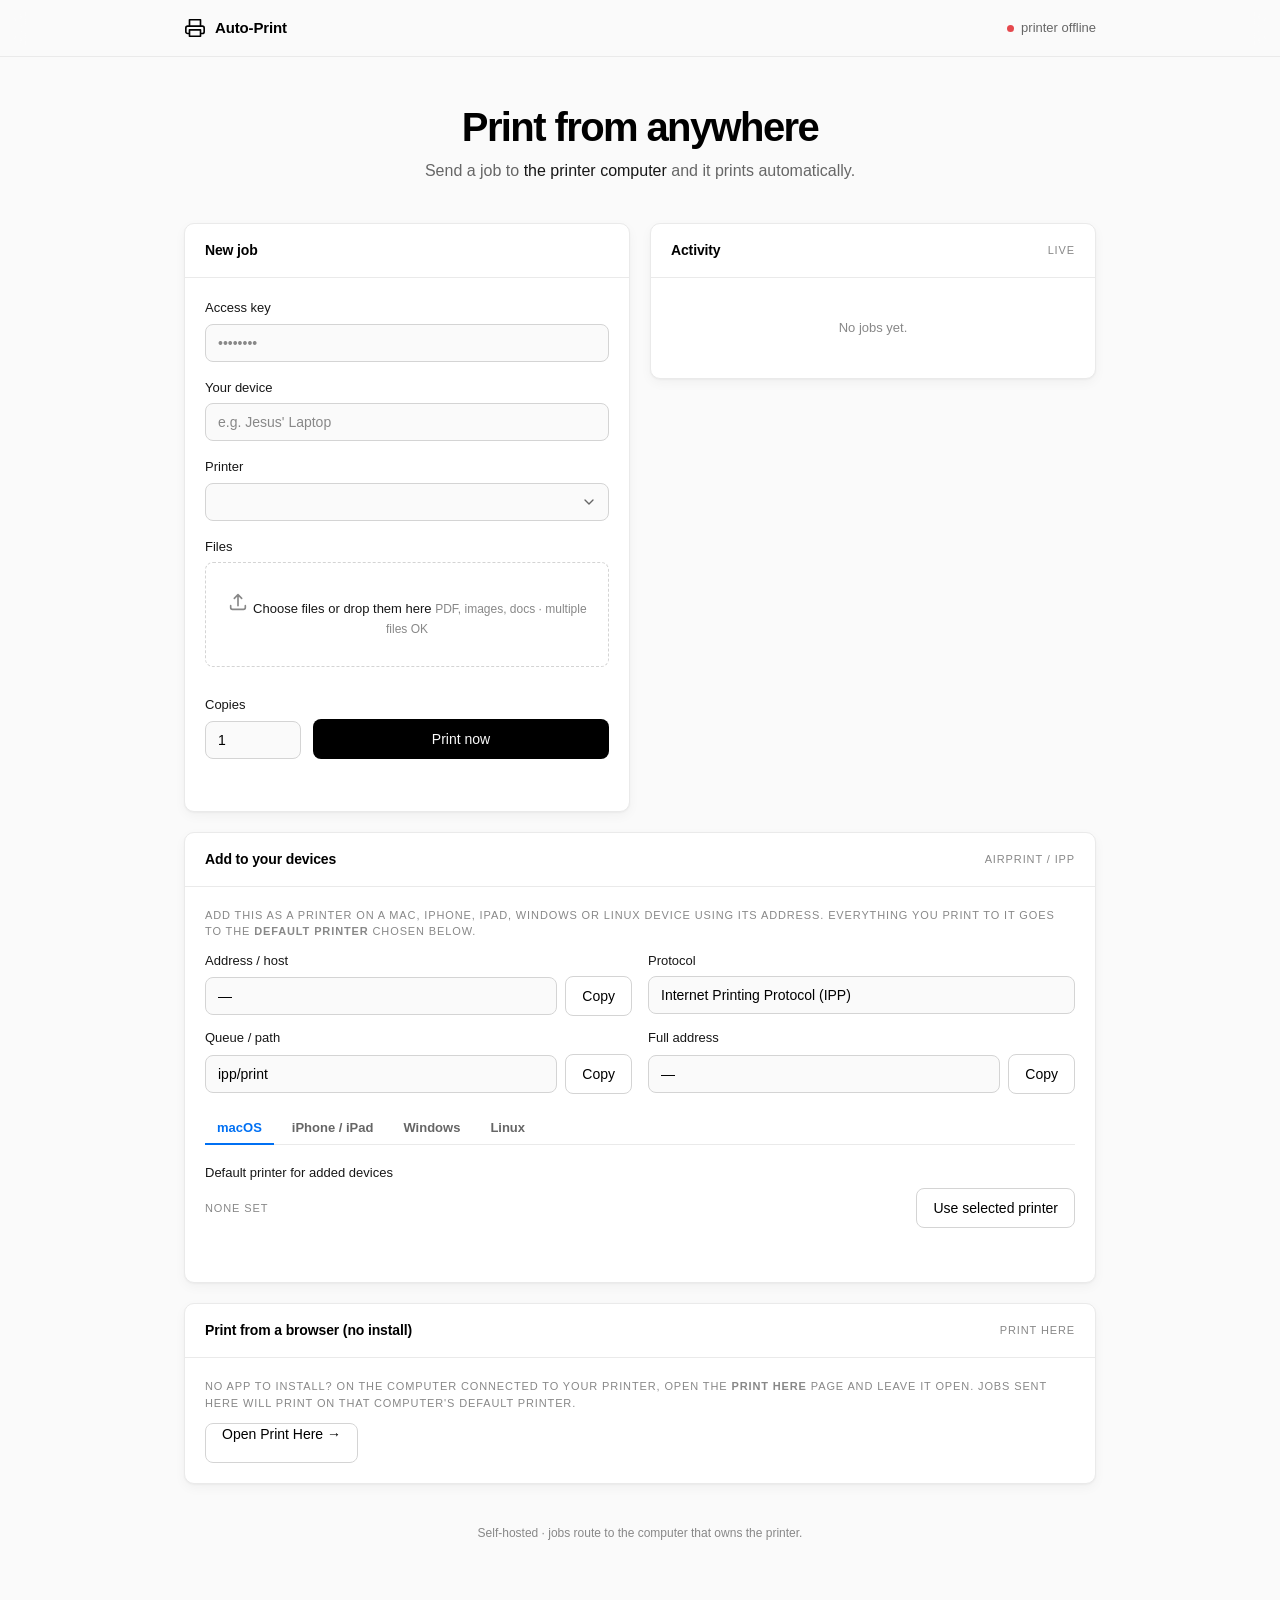
==== commit e7482c79: "Improve add-to-device UI (per-OS IP steps, address breakdown) + kiosk launchers" ====
--- a/index.html
+++ b/index.html
@@ -105,17 +105,48 @@
         </div>
         <div class="card-body">
           <p class="muted-sm" style="margin-top:0">
-            Add this address as a printer on a Mac, iPhone, iPad, Windows or Linux
-            device. Everything you print to it goes to the default printer below.
+            Add this as a printer on a Mac, iPhone, iPad, Windows or Linux device
+            using its address. Everything you print to it goes to the
+            <strong>default printer</strong> chosen below.
           </p>
-          <div class="field">
-            <label for="ippUrl">Printer address</label>
-            <div class="copy-row">
-              <input id="ippUrl" type="text" readonly value="—" />
-              <button id="copyIpp" class="btn-secondary" type="button">Copy</button>
+
+          <div class="addr-grid">
+            <div class="field">
+              <label for="ippHost">Address / host</label>
+              <div class="copy-row">
+                <input id="ippHost" type="text" readonly value="—" />
+                <button class="btn-secondary" type="button" data-copy="ippHost">Copy</button>
+              </div>
+            </div>
+            <div class="field">
+              <label for="ippProto">Protocol</label>
+              <input id="ippProto" type="text" readonly value="Internet Printing Protocol (IPP)" />
+            </div>
+            <div class="field">
+              <label for="ippQueue">Queue / path</label>
+              <div class="copy-row">
+                <input id="ippQueue" type="text" readonly value="ipp/print" />
+                <button class="btn-secondary" type="button" data-copy="ippQueue">Copy</button>
+              </div>
+            </div>
+            <div class="field">
+              <label for="ippUrl">Full address</label>
+              <div class="copy-row">
+                <input id="ippUrl" type="text" readonly value="—" />
+                <button id="copyIpp" class="btn-secondary" type="button">Copy</button>
+              </div>
             </div>
           </div>
-          <div class="field">
+
+          <div class="os-tabs" role="tablist">
+            <button class="os-tab is-active" type="button" data-os="mac" role="tab">macOS</button>
+            <button class="os-tab" type="button" data-os="ios" role="tab">iPhone / iPad</button>
+            <button class="os-tab" type="button" data-os="win" role="tab">Windows</button>
+            <button class="os-tab" type="button" data-os="linux" role="tab">Linux</button>
+          </div>
+          <ol class="os-steps" id="osSteps"></ol>
+
+          <div class="field" style="margin-top:18px">
             <label>Default printer for added devices</label>
             <div class="copy-row">
               <span id="defaultRoute" class="muted-sm">none set</span>
--- a/style.css
+++ b/style.css
@@ -336,6 +336,69 @@
   .card.span-2 { grid-column: auto; }
 }
 
+/* ---------- Add-to-device address grid + OS tabs ---------- */
+.addr-grid {
+  display: grid;
+  grid-template-columns: 1fr 1fr;
+  gap: 12px 16px;
+  margin-bottom: 18px;
+}
+.addr-grid .field { margin: 0; }
+@media (max-width: 560px) {
+  .addr-grid { grid-template-columns: 1fr; }
+}
+
+.os-tabs {
+  display: flex;
+  flex-wrap: wrap;
+  gap: 6px;
+  border-bottom: 1px solid var(--border);
+  margin-bottom: 14px;
+}
+.os-tab {
+  appearance: none;
+  border: none;
+  background: transparent;
+  color: var(--muted);
+  font-family: var(--font);
+  font-size: 13px;
+  font-weight: 600;
+  padding: 8px 12px;
+  border-radius: var(--radius-sm) var(--radius-sm) 0 0;
+  cursor: pointer;
+  border-bottom: 2px solid transparent;
+  margin-bottom: -1px;
+  transition: color .15s, border-color .15s;
+}
+.os-tab:hover { color: var(--fg-2); }
+.os-tab.is-active {
+  color: var(--accent);
+  border-bottom-color: var(--accent);
+}
+
+.os-steps {
+  margin: 0;
+  padding-left: 20px;
+  color: var(--fg-2);
+  font-size: 13.5px;
+  line-height: 1.65;
+}
+.os-steps li { margin: 4px 0; }
+.os-steps li.note {
+  list-style: none;
+  margin-left: -20px;
+  color: var(--muted);
+  font-size: 12.5px;
+}
+.os-steps code {
+  font-family: var(--mono);
+  font-size: 12.5px;
+  background: var(--hover);
+  border: 1px solid var(--border);
+  border-radius: 5px;
+  padding: 1px 6px;
+}
+
 .msg {
   min-height: 18px;
   margin: 14px 0 0;
